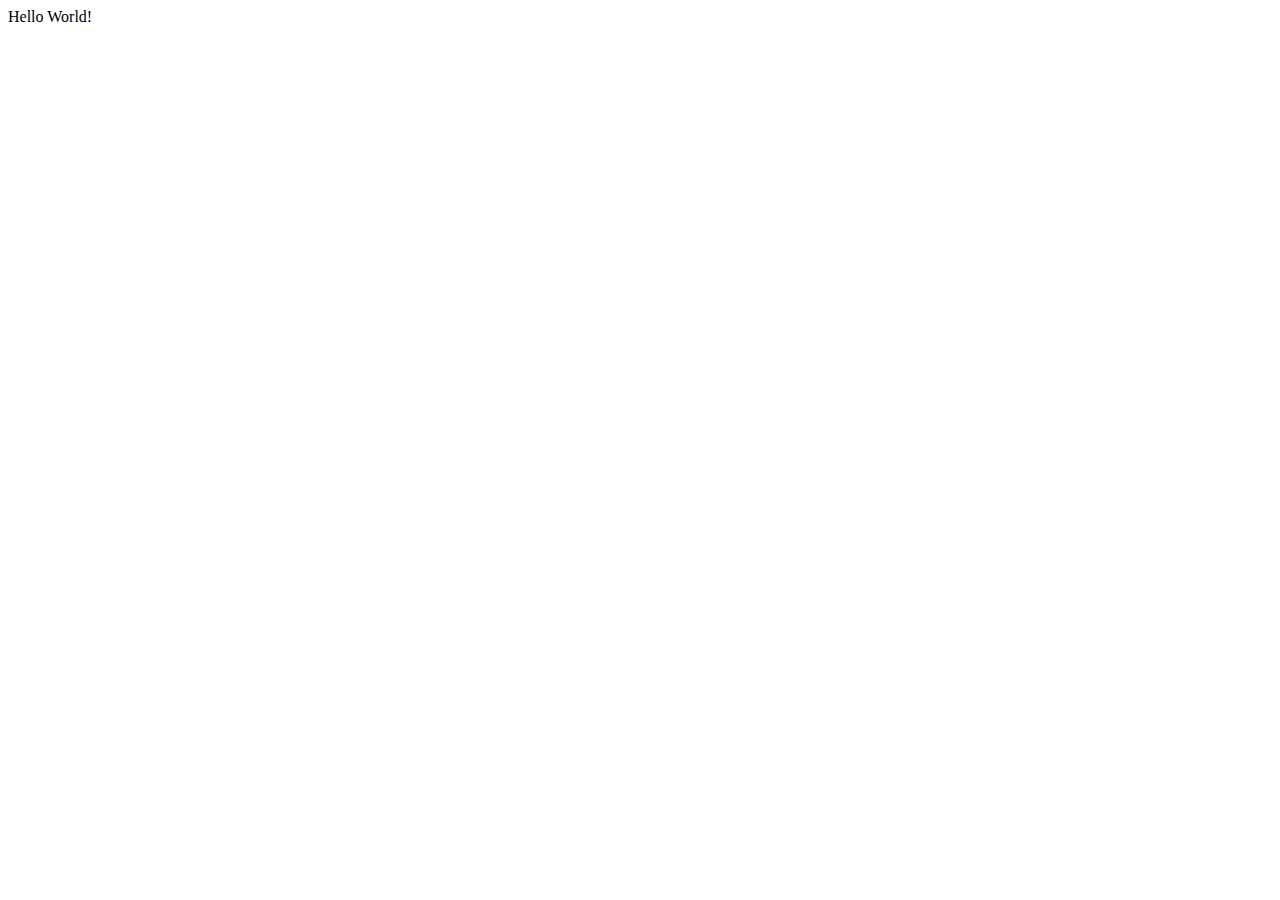
==== index.html @ b464f705 "add example minimum requiment file vikip.html and change first html file to have title of my name an" ====
<!DOCTYPE html>
<html>
<head>
    <meta name="viewport" content="width=device-width,initial-scale=1.0">
    <link rel="stylesheet" href="http://se.shenkar.ac.il/students/2022-2023/web1/assets/style.min.css">
    <title>Ron Barcochva</title>
</head>
<body>
    <section>Hello World!</section>
</body>
</html>
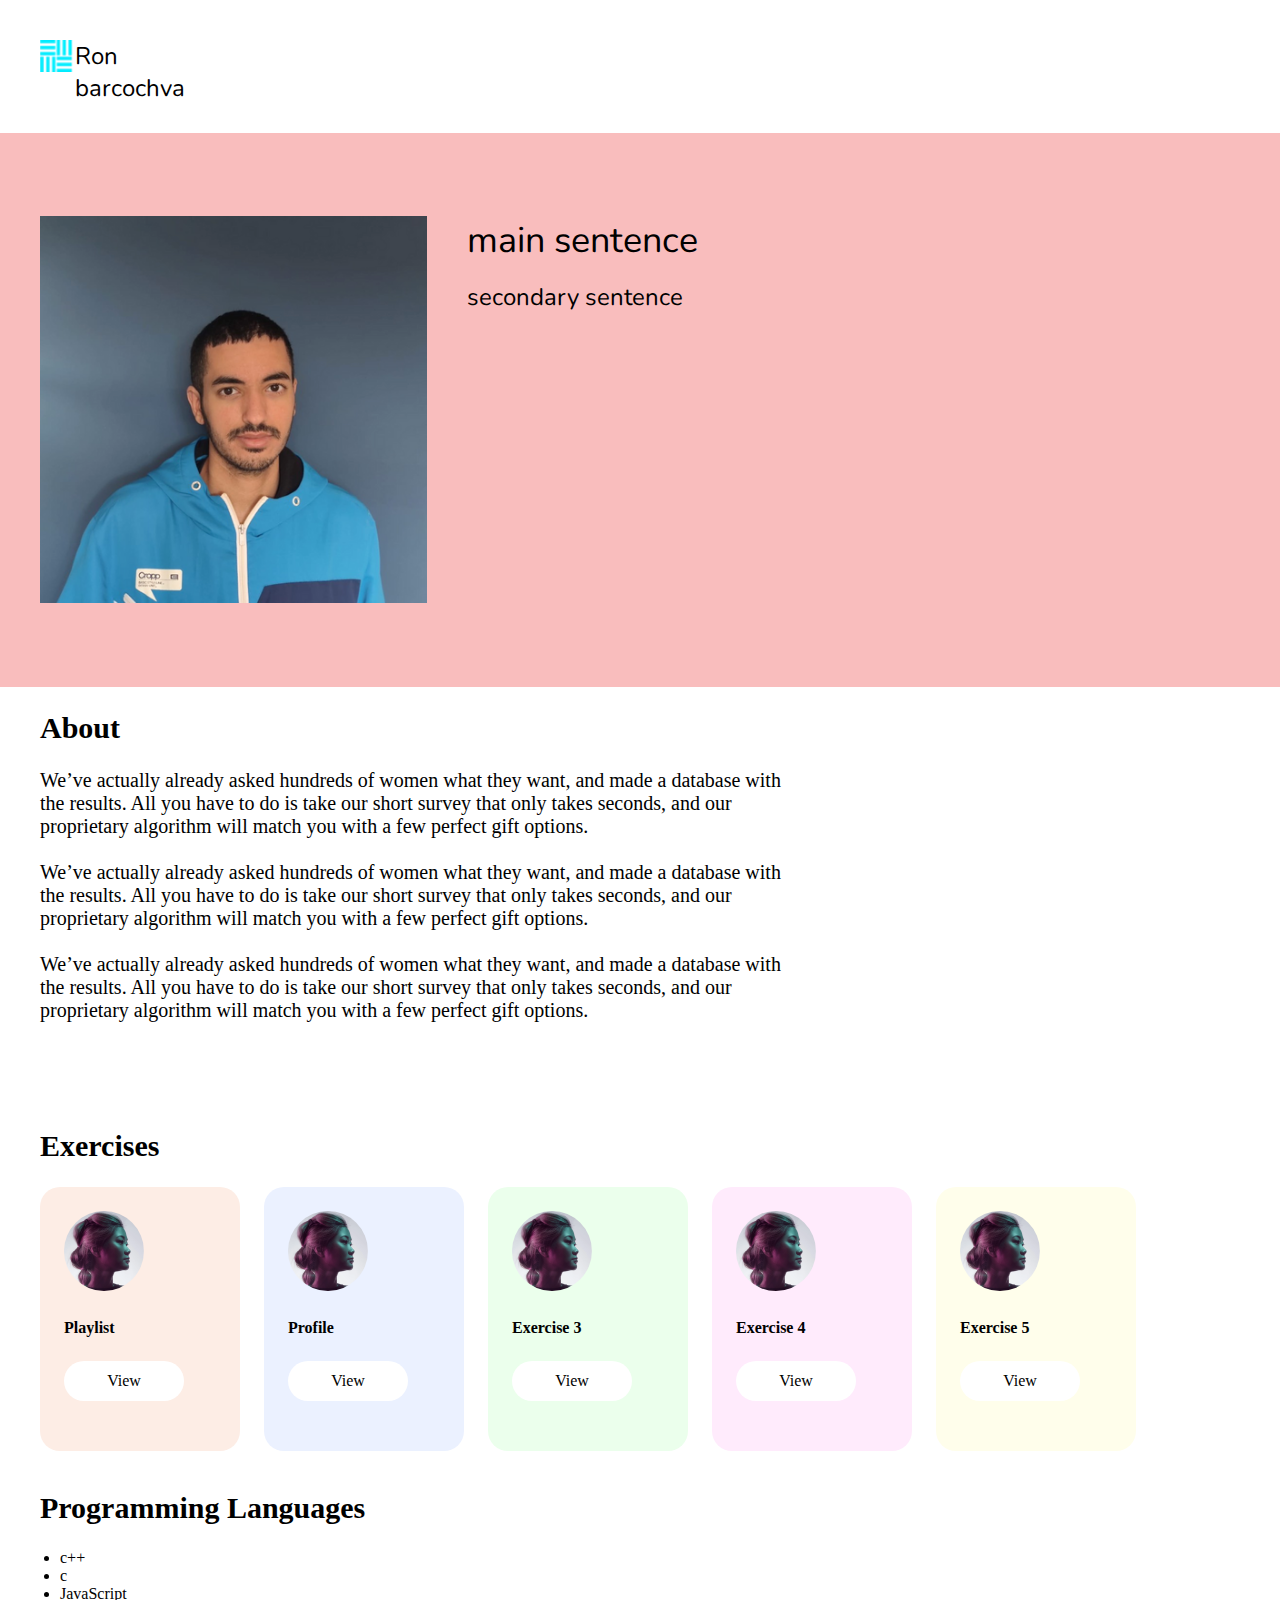
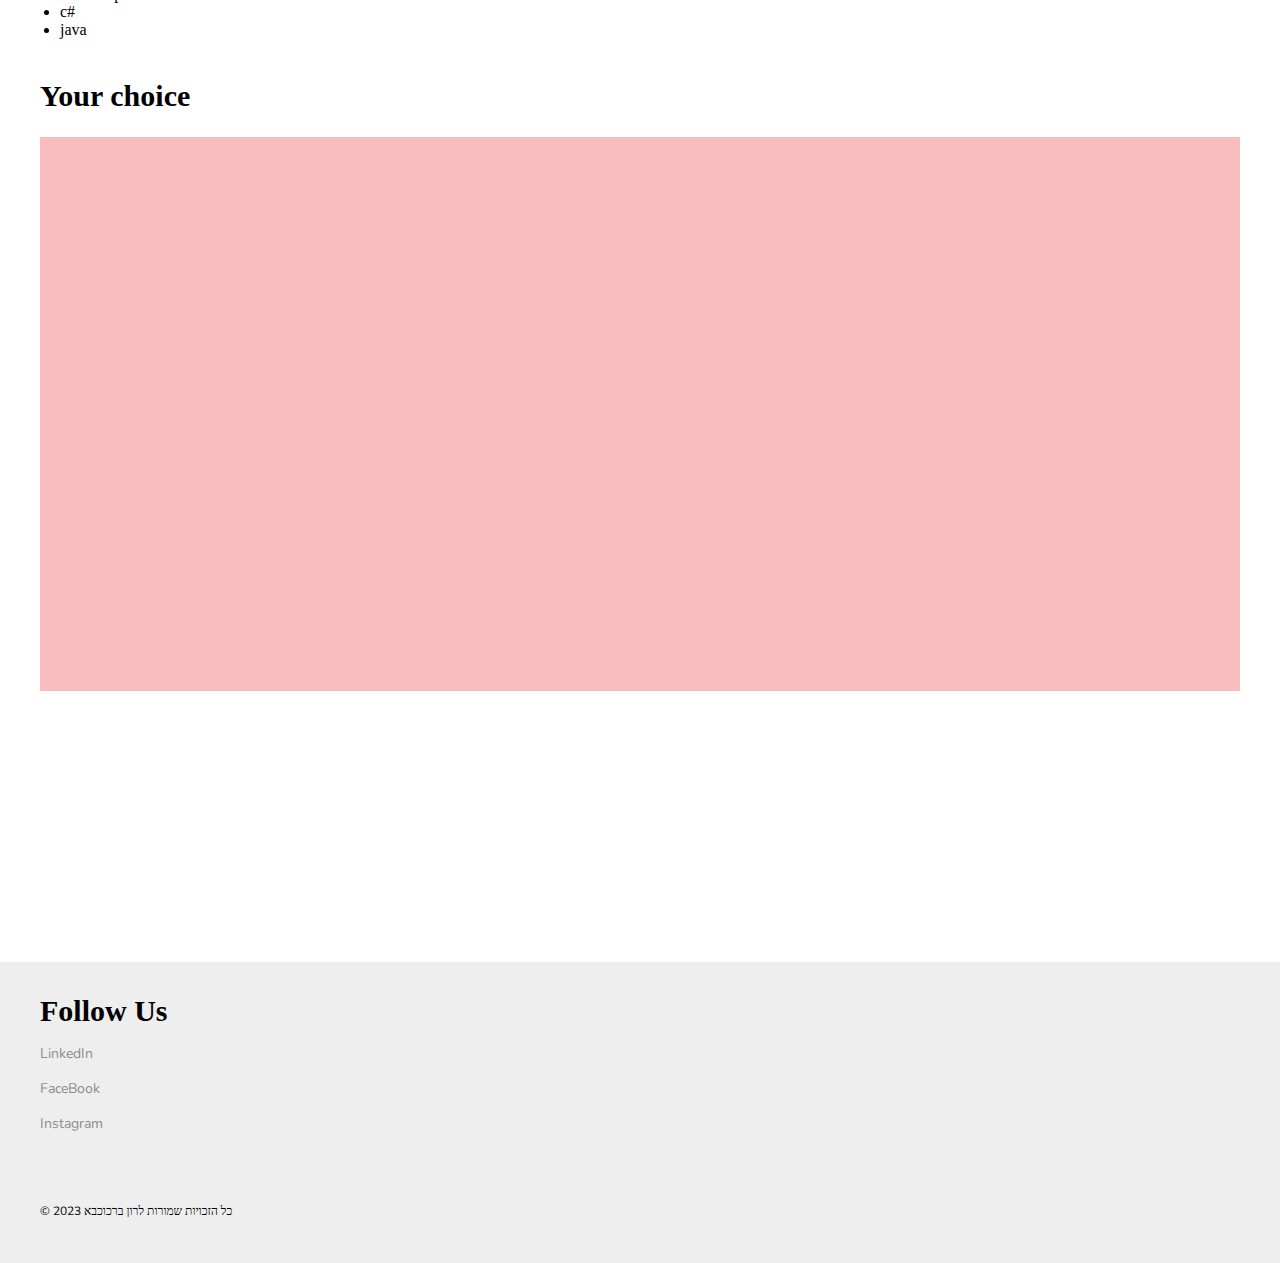
==== commit d15fff7e: "finished excersise 2 css and stracture no content" ====
--- a/index.html
+++ b/index.html
@@ -1,11 +1,102 @@
 <!DOCTYPE html>
-<html>
+<html lang="en">
+
 <head>
-    <meta name="viewport" content="width=device-width,initial-scale=1.0">
-    <link rel="stylesheet" href="http://se.shenkar.ac.il/students/2022-2023/web1/assets/style.min.css">
-    <title>Ron Barcochva</title>
+    <meta name="viewport" content="width=device-width, initial-scale=1.0">
+    <link href='https://fonts.googleapis.com/css?family=Nunito' rel='stylesheet'>
+    <link rel="stylesheet" href="./css/ex2.css">
+    <title>my Profile</title>
 </head>
+
 <body>
-    <section>Hello World!</section>
+    <header>
+        <section>
+            <a href="#" id="logo">
+                <span>Ron barcochva</span>
+            </a>
+        </section>
+    </header>
+    <main>
+        <section class="preview">
+            <img src="./images/profile.png">  
+            <section>
+                <p id="sentence1">main sentence</p>
+                <p id="sentence2">secondary sentence</p>
+            </section>
+        </section>
+        <section>
+            <p class="title">About</p>
+            <p id="about">We’ve actually already asked hundreds of women what they want, and made a database with the results. All
+                you have to do is take our short survey that only takes seconds, and our proprietary algorithm will
+                match you with a few perfect gift options.
+                <br><br>
+                We’ve actually already asked hundreds of women what they want, and made a database with the results. All
+                you have to do is take our short survey that only takes seconds, and our proprietary algorithm will
+                match you with a few perfect gift options.
+                <br><br>
+                We’ve actually already asked hundreds of women what they want, and made a database with the results. All
+                you have to do is take our short survey that only takes seconds, and our proprietary algorithm will
+                match you with a few perfect gift options.
+            </p>
+        </section>
+        <section id="exercises">
+            <p class="title">Exercises</p>
+            <section class="horizontal-card-list">
+                <section class="card">
+                    <img src="./images/card.png">
+                    <h4>Playlist</h4>
+                    <a href="./exercises/ex1"><span>View</span></a>
+                </section>
+                <section class="card">
+                    <img src="./images/card.png">
+                    <h4>Profile</h4>
+                    <a href="#"><span>View</span></a>
+                </section>
+                <section class="card">
+                    <img src="./images/card.png">
+                    <h4>Exercise 3</h4>
+                    <a href="./exercises/ex3"><span>View</span></a>
+                </section>
+                <section class="card">
+                    <img src="./images/card.png">
+                    <h4>Exercise 4</h4>
+                    <a href="./exercises/ex4"><span>View</span></a>
+                </section>
+                <section class="card">
+                    <img src="./images/card.png">
+                    <h4>Exercise 5</h4>
+                    <a href="./exercises/ex5"><span>View</span></a>
+                </section>
+            </section>
+        </section>
+        <section>
+            <p class="title">Programming Languages</p>
+            <section>
+                <ul>
+                    <li>c++</li>
+                    <li>c</li>
+                    <li>JavaScript</li>
+                    <li>c#</li>
+                    <li>java</li>
+                </ul>
+            </section>
+        </section>
+        <section>
+            <p class="title">Your choice</p>
+            <section class="preview">
+
+            </section>
+        </section>
+    </main>
+        <footer>
+            <section>
+                <p class="title">Follow Us</p>
+                <a class="footer-link" href="https://www.linkedin.com/in/ron-barcochva-1b2451228/">LinkedIn</a>
+                <a class="footer-link" href="https://www.facebook.com/software.engineering.shenkar/">FaceBook</a>
+                <a class="footer-link" href="https://www.instagram.com/shenkar.se/">Instagram</a>
+                <section id="footer-subscribe">&copy; כל הזכויות שמורות לרון ברכוכבא 2023</section>
+            </section>
+        </footer>
 </body>
+
 </html>--- a/css/ex2.css
+++ b/css/ex2.css
@@ -0,0 +1,156 @@
+*{
+    margin: 0;
+    padding: 0;
+}
+header, main, footer, nav, aside, section  {
+    display: block;
+}
+a {
+    text-decoration: none;
+    color: #000000;
+}
+header, footer, main {
+    width: 100%;
+}
+main > section > * {
+    margin:24px 40px 24px 40px;
+}
+header > * {
+    padding: 40px;
+}
+footer > section {
+    padding-left: 40px;
+    padding-right: 40px;
+}
+header {
+    height: 123px;
+}
+#logo {
+    background-image: url('../images/logo.png');
+    background-repeat: no-repeat;
+    background-size: contain;
+    width: 33px;
+    height: 33px;
+    display: block;
+}
+#logo span {
+    font-family:'Nunito';
+    font-size: 24px;
+    padding-left: 35px;
+    display: block;
+    width: 158px;
+}
+main {
+    margin-top: 10px;
+}
+.preview {
+    background-color: #F9BDBD;
+    height: 387px;
+    display: flex;
+    flex-direction: row;
+    padding-top: 83px;
+    padding-bottom: 84px;
+}
+.preview > * {
+    margin-right: 0;
+    margin-top: 0;
+    margin-bottom: 0;
+}
+#sentence1 {
+    font-family:'Nunito';
+    font-size: 36px;
+}
+#sentence2 {
+    font-family:'Nunito';
+    font-size: 24px;
+    padding-top: 16px;
+}
+.title {
+    font-size: 30px;
+    font-weight: bold;
+}
+#about {
+    width:741px;
+}
+p {
+    font-family:'Rubik';
+    font-size: 20px;
+}
+#exercises{
+    padding-top: 59px;
+}
+.horizontal-card-list {
+    display: flex;
+    flex-direction: row;
+    padding-bottom: 16px;
+}
+.horizontal-card-list section:nth-child(1){
+    background: #FDEDE5;
+}
+.horizontal-card-list section:nth-child(2){
+    background: #EBF1FF;
+}
+.horizontal-card-list section:nth-child(3){
+    background: #EBFFEC;
+}
+.horizontal-card-list section:nth-child(4){
+    background: #FFEBFC;
+}
+.horizontal-card-list section:nth-child(5){
+    background: #FFFEEB;
+}
+.card {
+    width: 200px;
+    height: 264px;
+    border-radius: 20px;
+    margin-right: 24px;
+}
+.card > * {
+    margin-left: 24px;
+    margin-top: 24px;
+}
+.card img {
+    border-radius: 80px;
+}
+.card a {
+    display: block;
+    width: 120px;
+    height: 40px;
+    border-radius: 20px;
+    background-color: #FFFFFF;
+    text-align: center;
+}
+.card a span {
+    display: block;
+    padding-top: 11.2px;
+}
+ul {
+    margin-bottom: 40px;
+}
+li {
+    display: list-item;
+    margin-left: 20px;
+}
+footer {
+    margin-top: 271px;
+    height: 301px;
+    background-color: #eeeeee;
+}
+footer > section > .title {
+    padding-top: 32px;
+    padding-bottom: 16px;
+}
+footer a {
+    color: #8D8D8D;
+    display: block;
+    padding-bottom: 16px;
+}
+.footer-link {
+    font-family:'Nunito';
+    font-size: 14px;
+}
+#footer-subscribe {
+    padding-top: 54px;
+    font-family:'Nunito';
+    font-size: 12px;
+}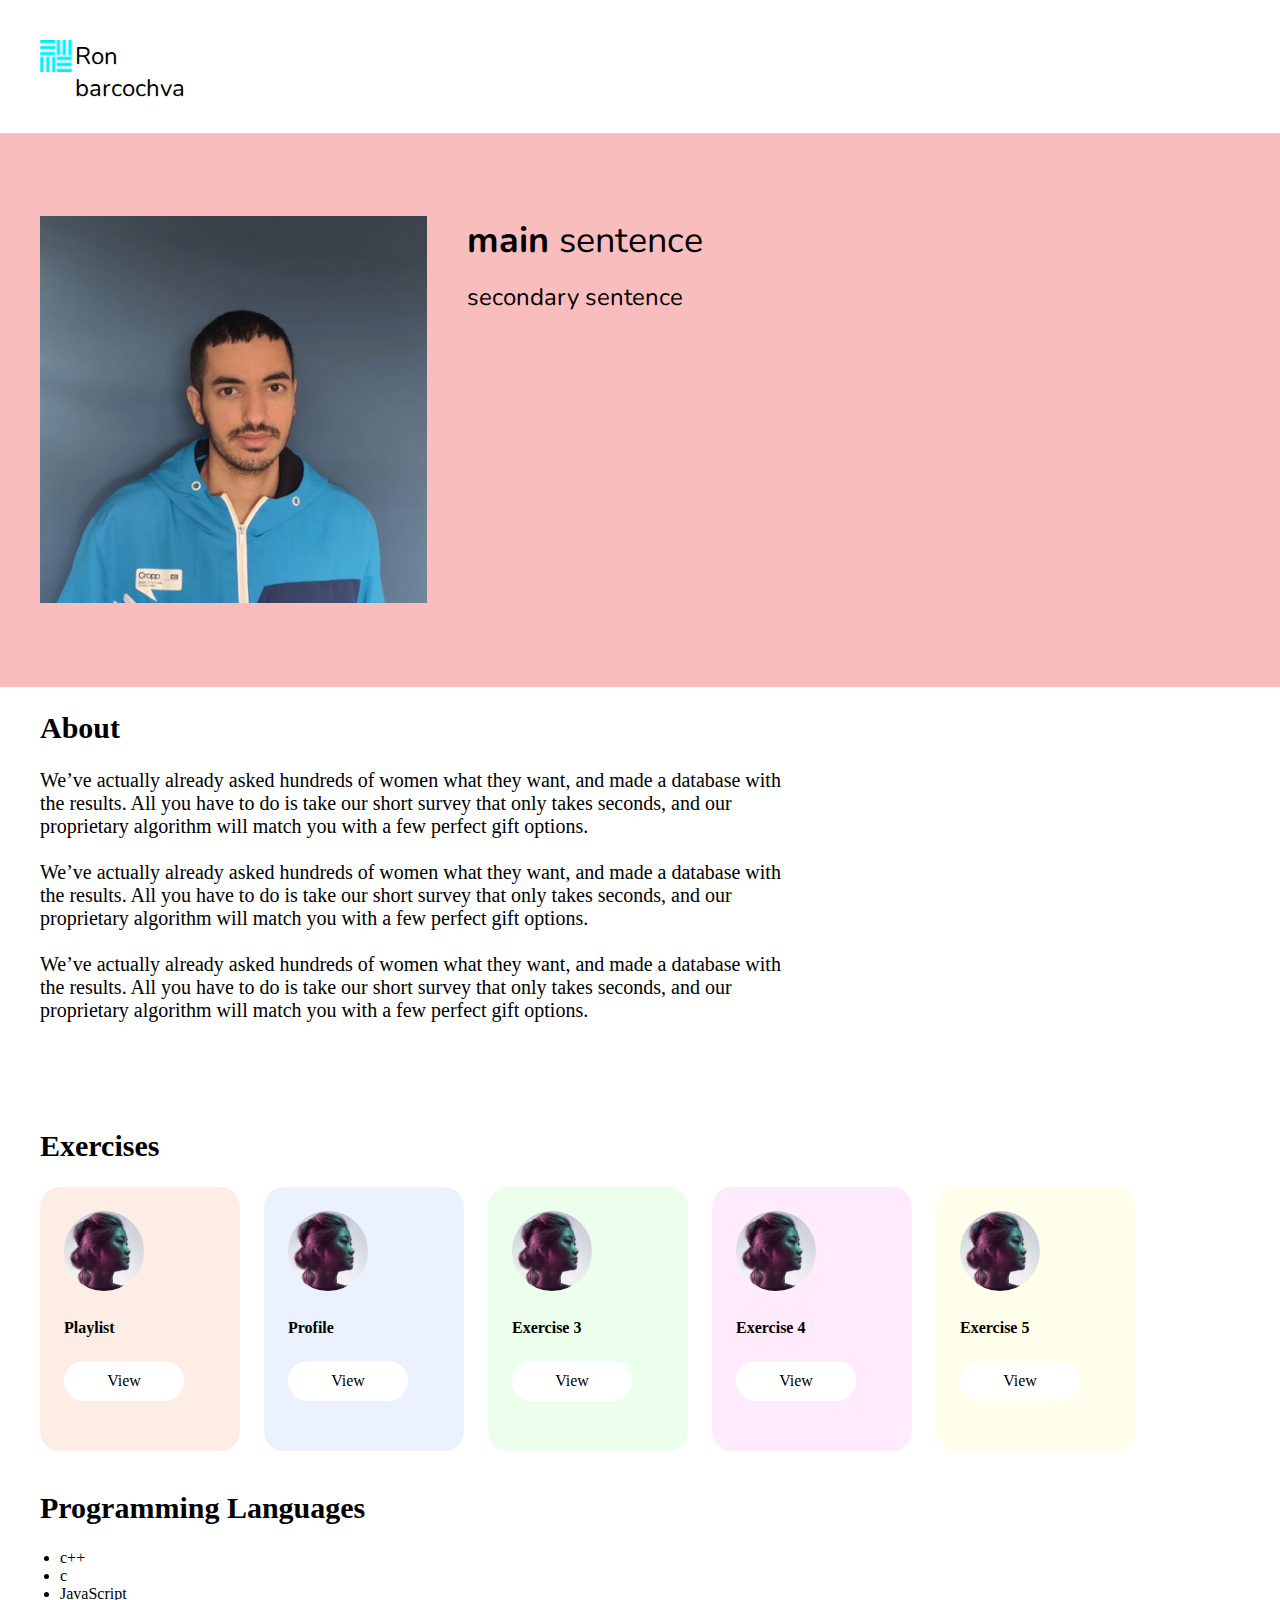
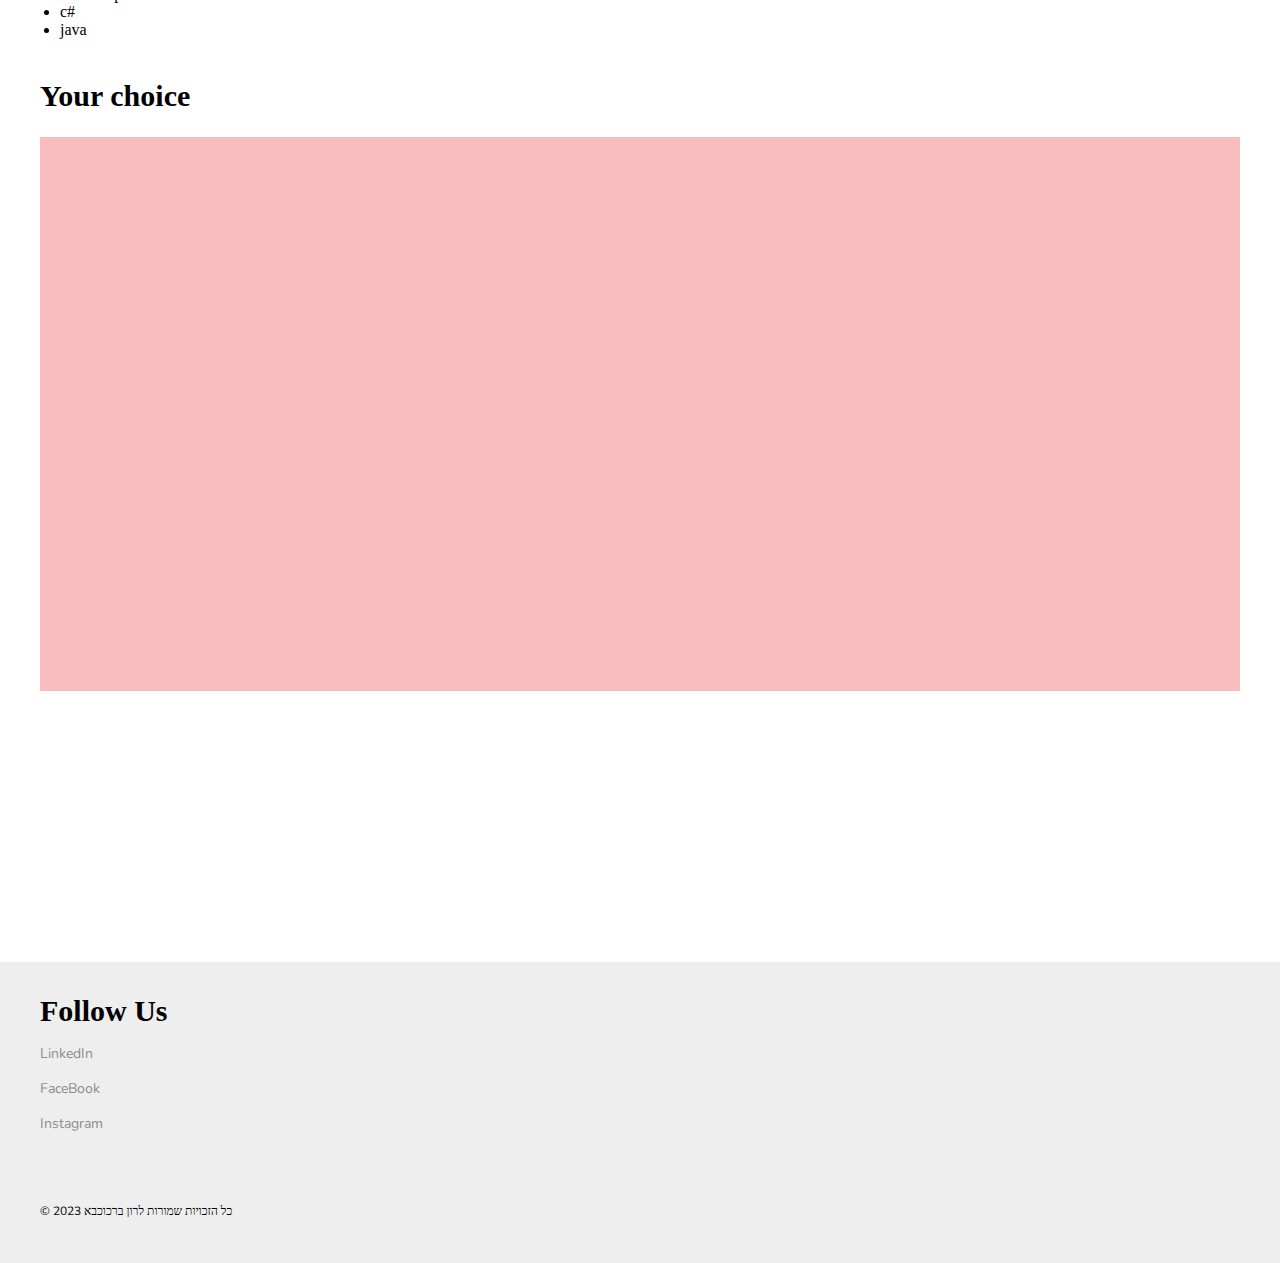
==== commit c1fcaa20: "add bold to title in priview" ====
--- a/index.html
+++ b/index.html
@@ -20,7 +20,7 @@
         <section class="preview">
             <img src="./images/profile.png">  
             <section>
-                <p id="sentence1">main sentence</p>
+                <p id="sentence1">main <span class="no-bold">sentence</span></p>
                 <p id="sentence2">secondary sentence</p>
             </section>
         </section>
--- a/css/ex2.css
+++ b/css/ex2.css
@@ -59,11 +59,15 @@
 #sentence1 {
     font-family:'Nunito';
     font-size: 36px;
+    font-weight: bold;
 }
 #sentence2 {
     font-family:'Nunito';
     font-size: 24px;
     padding-top: 16px;
+}
+.no-bold {
+    font-weight: normal;
 }
 .title {
     font-size: 30px;
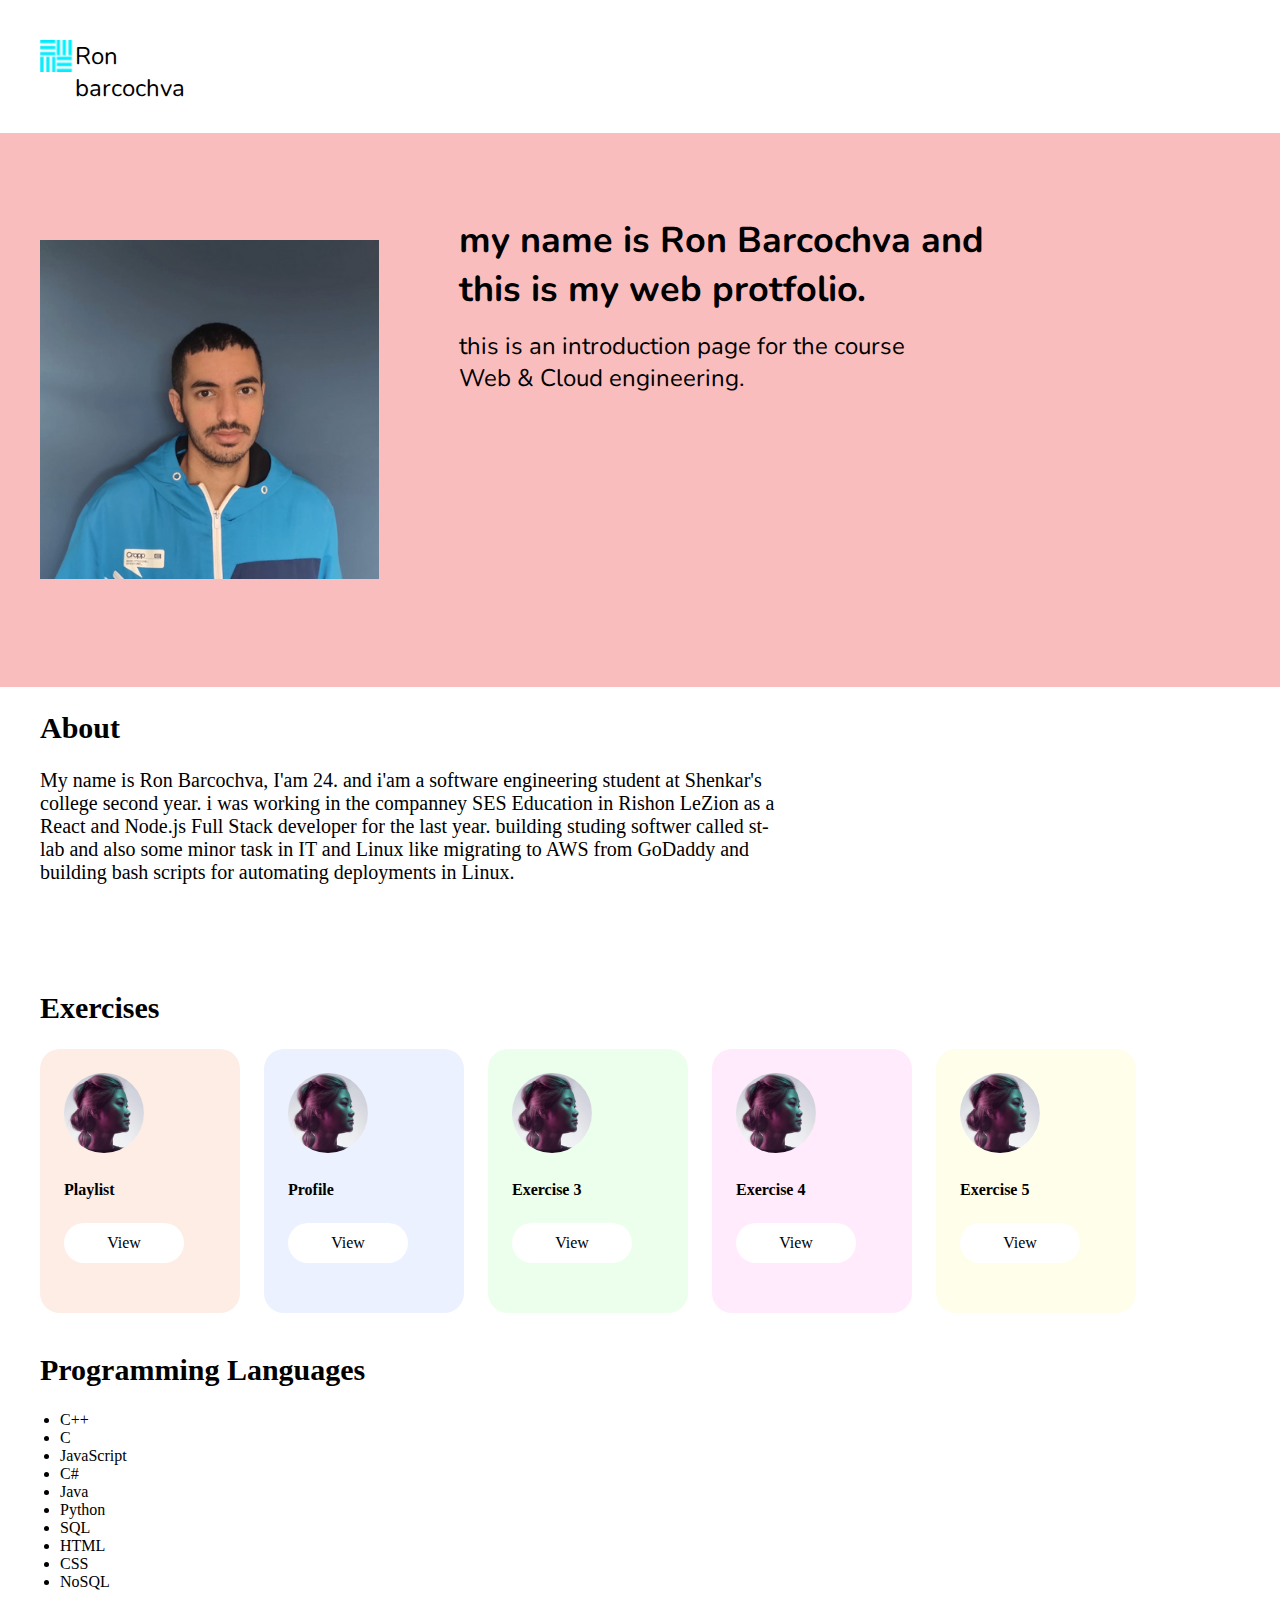
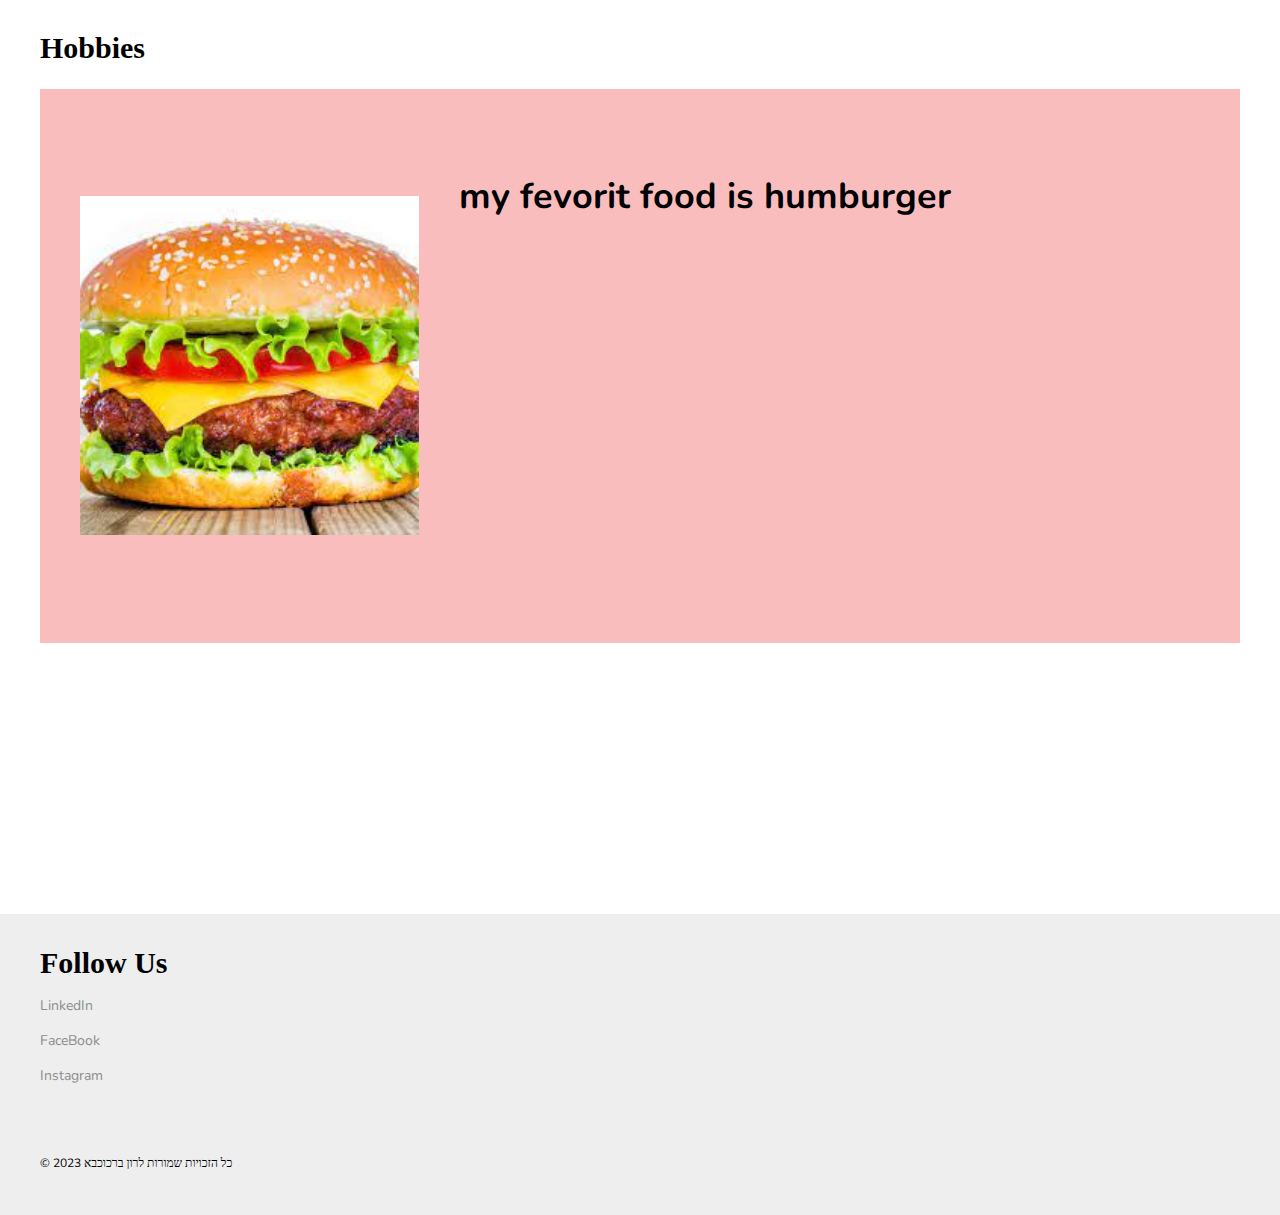
==== commit 276e2c92: "add content finished ex2 complitly" ====
--- a/index.html
+++ b/index.html
@@ -20,23 +20,17 @@
         <section class="preview">
             <img src="./images/profile.png">  
             <section>
-                <p id="sentence1">main <span class="no-bold">sentence</span></p>
-                <p id="sentence2">secondary sentence</p>
+                <p class="sentence1">my name is Ron Barcochva and this is my web protfolio.</p>
+                <p class="sentence2">this is an introduction page for the course Web & Cloud engineering.</p>
             </section>
         </section>
         <section>
             <p class="title">About</p>
-            <p id="about">We’ve actually already asked hundreds of women what they want, and made a database with the results. All
-                you have to do is take our short survey that only takes seconds, and our proprietary algorithm will
-                match you with a few perfect gift options.
-                <br><br>
-                We’ve actually already asked hundreds of women what they want, and made a database with the results. All
-                you have to do is take our short survey that only takes seconds, and our proprietary algorithm will
-                match you with a few perfect gift options.
-                <br><br>
-                We’ve actually already asked hundreds of women what they want, and made a database with the results. All
-                you have to do is take our short survey that only takes seconds, and our proprietary algorithm will
-                match you with a few perfect gift options.
+            <p id="about">
+                My name is Ron Barcochva, I'am 24.
+                and i'am a software engineering student at Shenkar's college second year. 
+                i was working in the companney SES Education in Rishon LeZion as a React and Node.js Full Stack developer for the last year.
+                building studing softwer called st-lab and also some minor task in IT and Linux like migrating to AWS from GoDaddy and building bash scripts for automating deployments in Linux.
             </p>
         </section>
         <section id="exercises">
@@ -73,18 +67,26 @@
             <p class="title">Programming Languages</p>
             <section>
                 <ul>
-                    <li>c++</li>
-                    <li>c</li>
+                    <li>C++</li>
+                    <li>C</li>
                     <li>JavaScript</li>
-                    <li>c#</li>
-                    <li>java</li>
+                    <li>C#</li>
+                    <li>Java</li>
+                    <li>Python</li>
+                    <li>SQL</li>
+                    <li>HTML</li>
+                    <li>CSS</li>
+                    <li>NoSQL</li>
                 </ul>
             </section>
         </section>
         <section>
-            <p class="title">Your choice</p>
+            <p class="title">Hobbies</p>
             <section class="preview">
-
+                    <img src="./images/food.png">  
+                <section>
+                    <p class="sentence1">my fevorit food is humburger</p>
+                </section>
             </section>
         </section>
     </main>
--- a/css/ex2.css
+++ b/css/ex2.css
@@ -56,15 +56,22 @@
     margin-top: 0;
     margin-bottom: 0;
 }
-#sentence1 {
+.preview > img {
+    margin:24px 40px 24px 40px;
+}
+.sentence1 {
     font-family:'Nunito';
     font-size: 36px;
     font-weight: bold;
+    display: block;
+    width: 550px;
 }
-#sentence2 {
+.sentence2 {
     font-family:'Nunito';
     font-size: 24px;
     padding-top: 16px;
+    display: block;
+    width: 450px;
 }
 .no-bold {
     font-weight: normal;
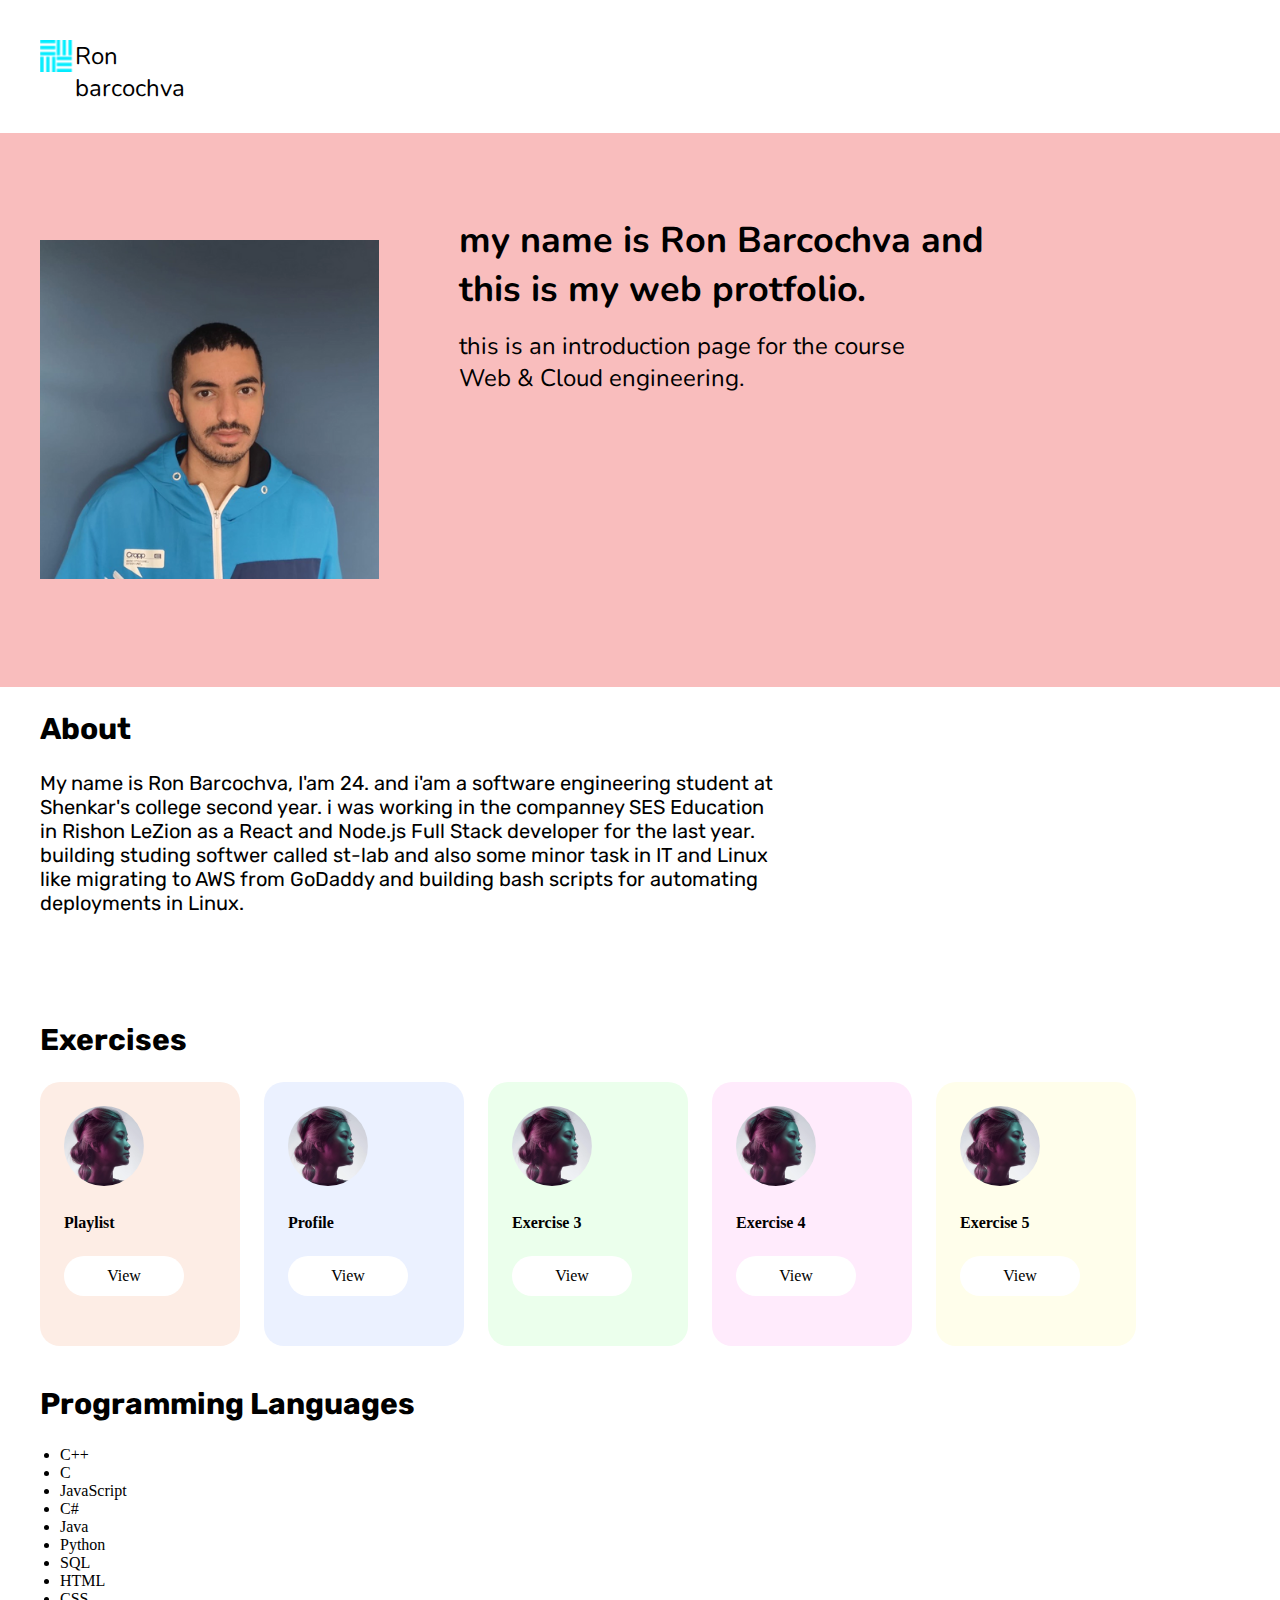
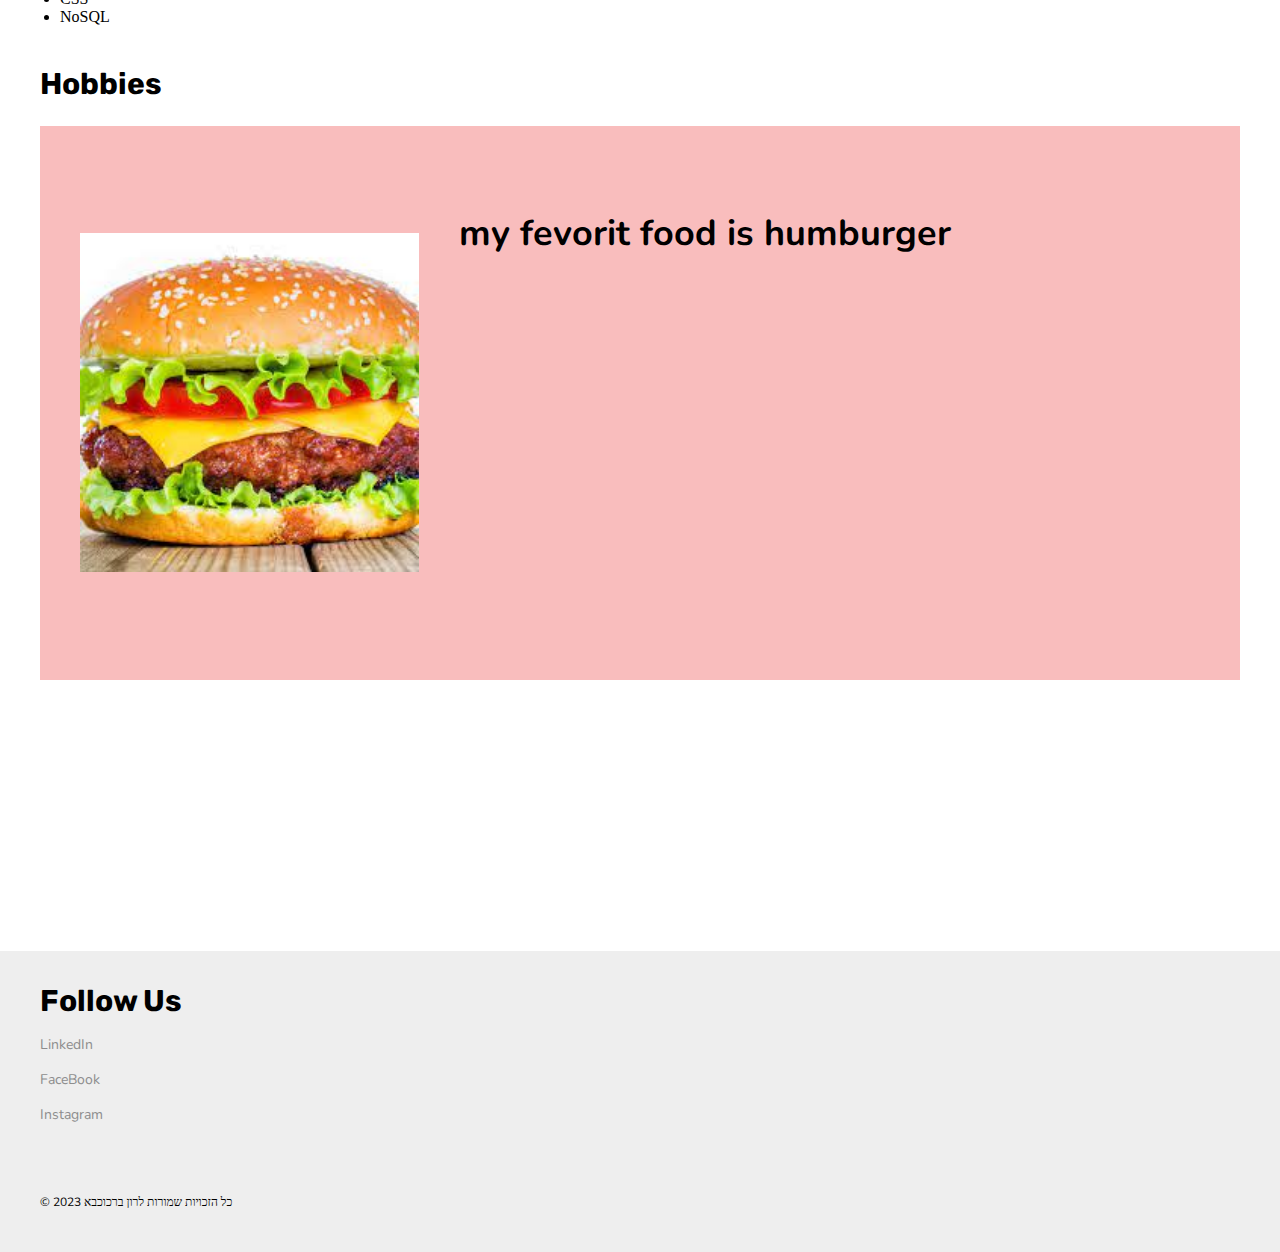
==== commit 4d1d4963: "add rubik font" ====
--- a/index.html
+++ b/index.html
@@ -4,6 +4,7 @@
 <head>
     <meta name="viewport" content="width=device-width, initial-scale=1.0">
     <link href='https://fonts.googleapis.com/css?family=Nunito' rel='stylesheet'>
+    <link href="https://fonts.googleapis.com/css?family=Rubik" rel="stylesheet">
     <link rel="stylesheet" href="./css/ex2.css">
     <title>my Profile</title>
 </head>
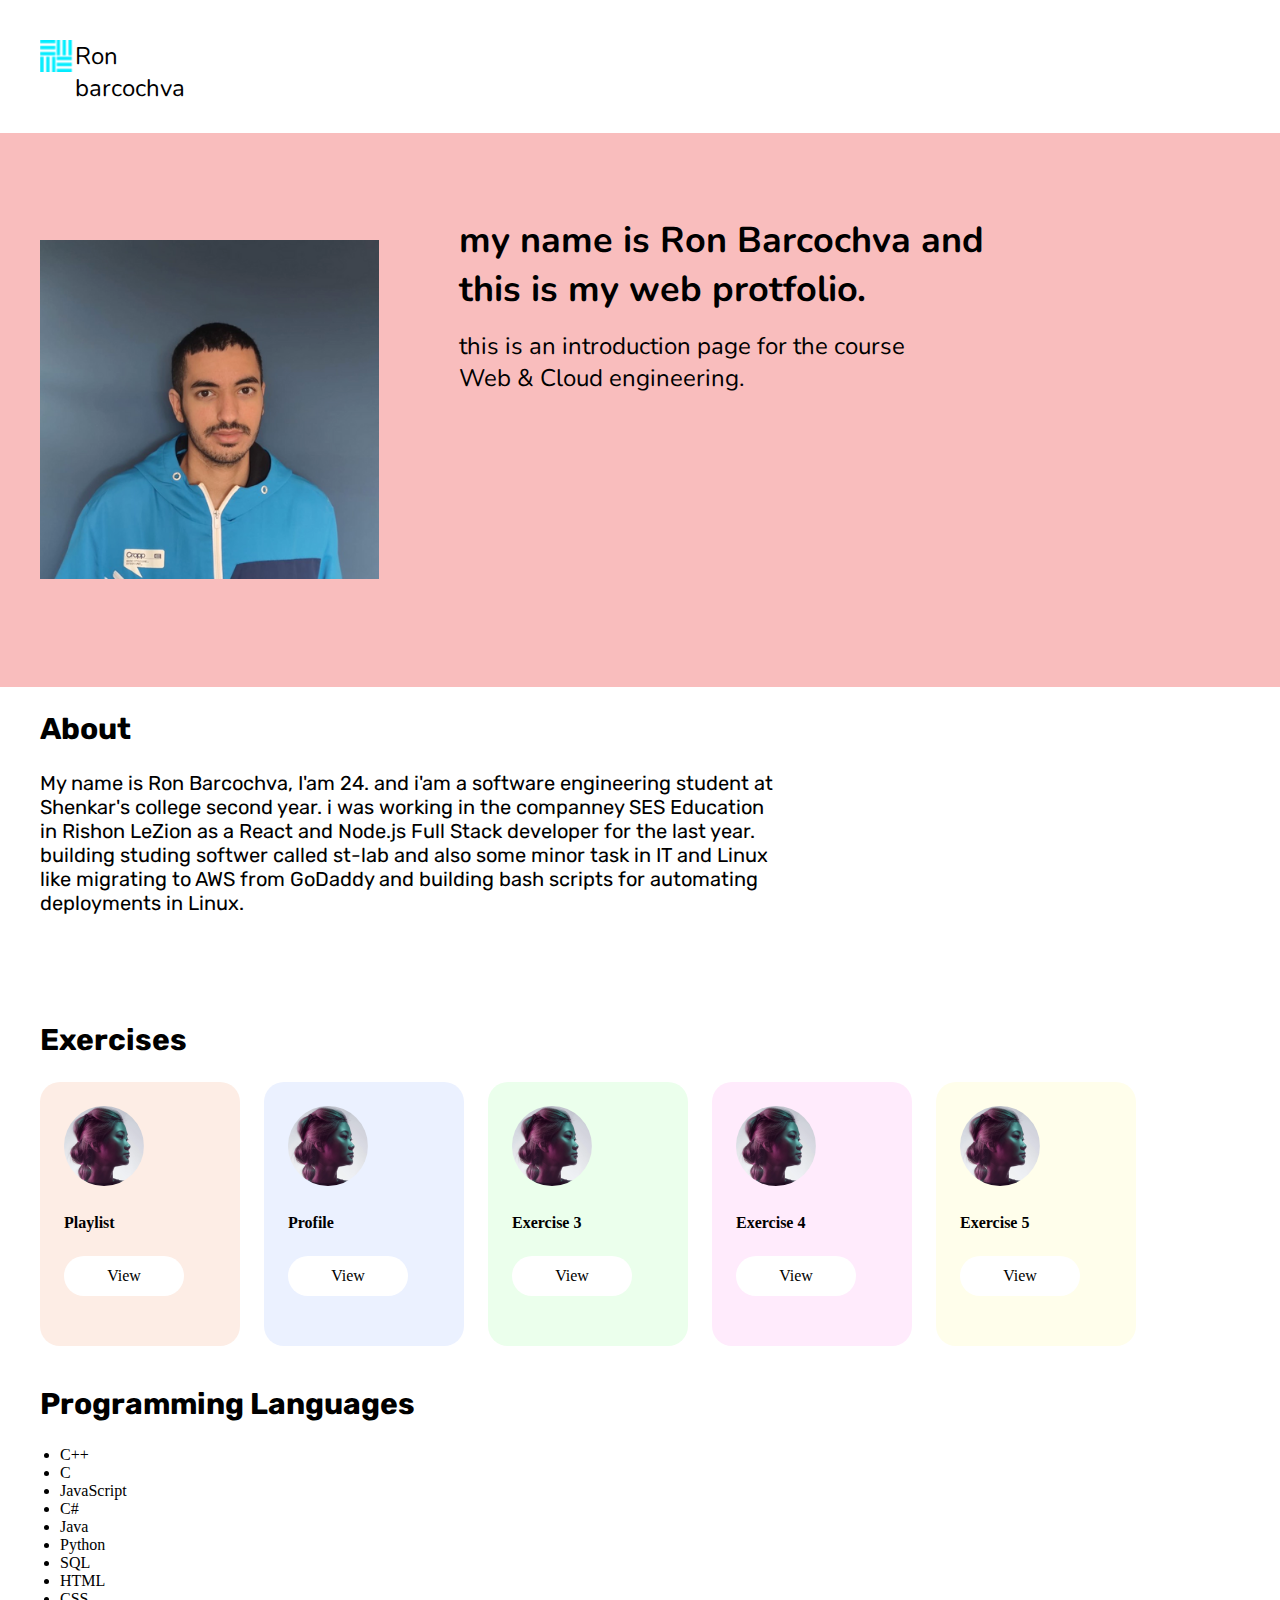
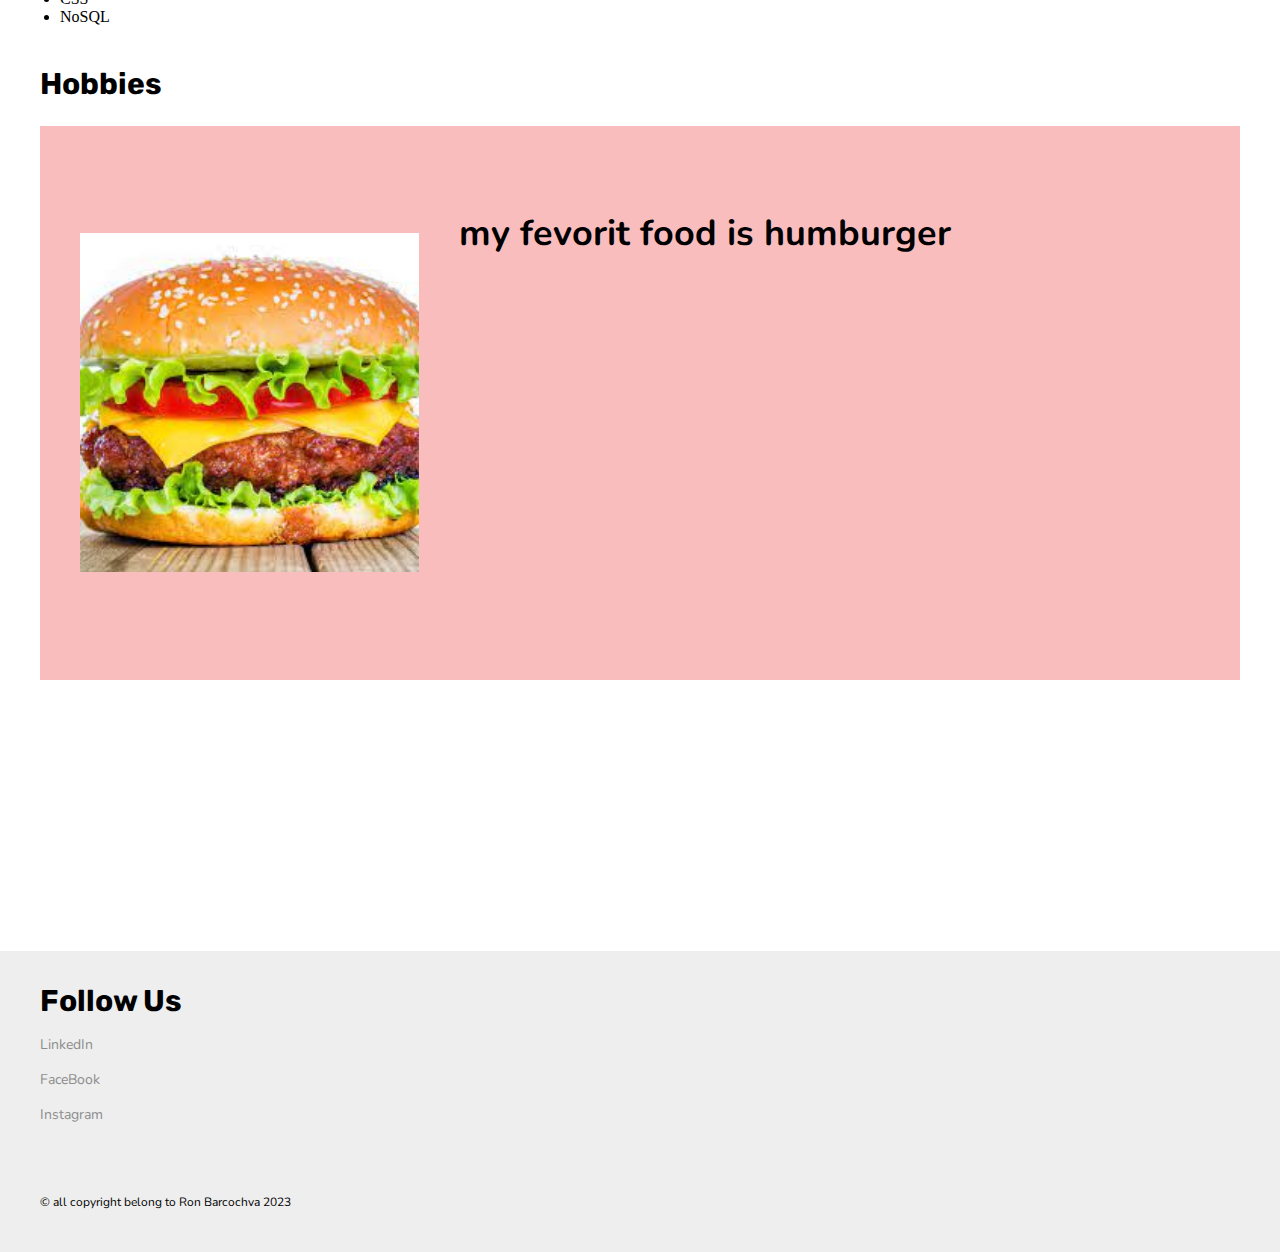
==== commit d0295a73: "copyright sentence wasnt recognize the hebrew letters in ftp server change it to english" ====
--- a/index.html
+++ b/index.html
@@ -97,7 +97,7 @@
                 <a class="footer-link" href="https://www.linkedin.com/in/ron-barcochva-1b2451228/">LinkedIn</a>
                 <a class="footer-link" href="https://www.facebook.com/software.engineering.shenkar/">FaceBook</a>
                 <a class="footer-link" href="https://www.instagram.com/shenkar.se/">Instagram</a>
-                <section id="footer-subscribe">&copy; כל הזכויות שמורות לרון ברכוכבא 2023</section>
+                <section id="footer-subscribe">&copy; all copyright belong to Ron Barcochva 2023</section>
             </section>
         </footer>
 </body>
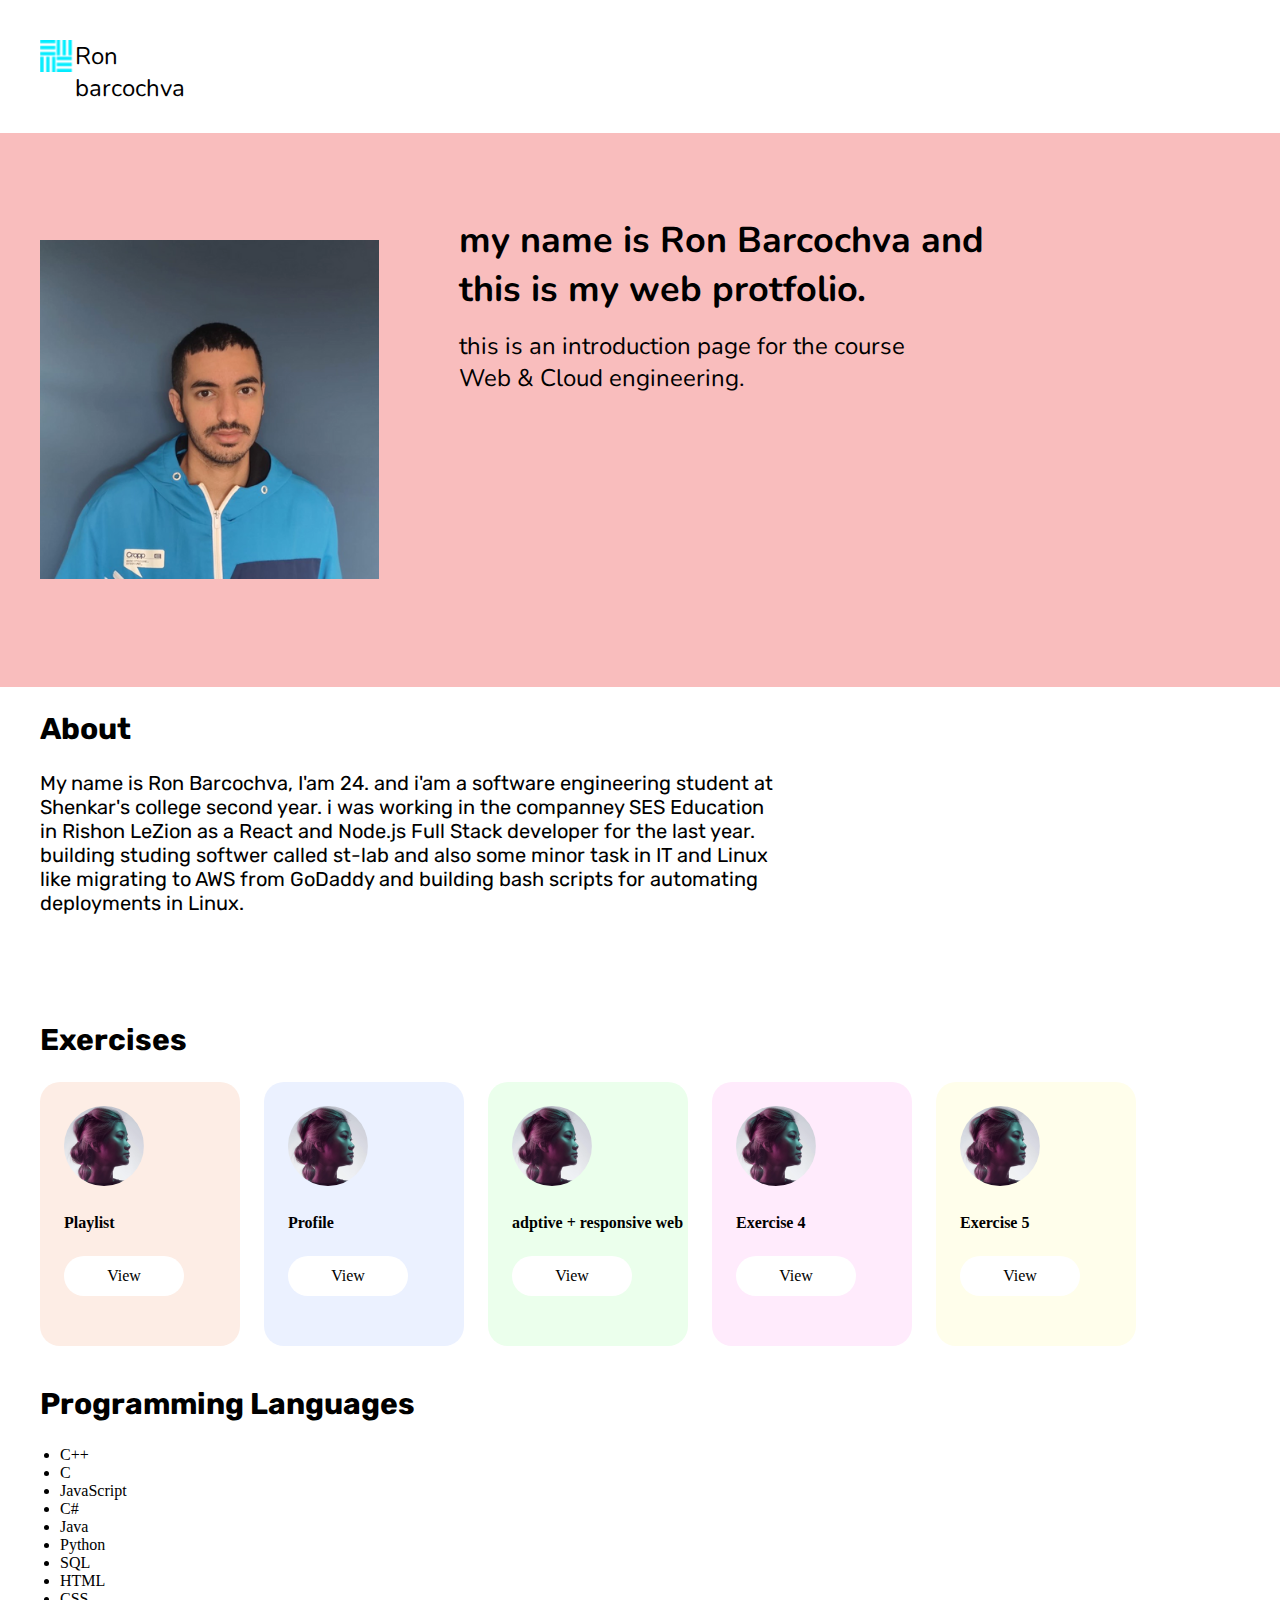
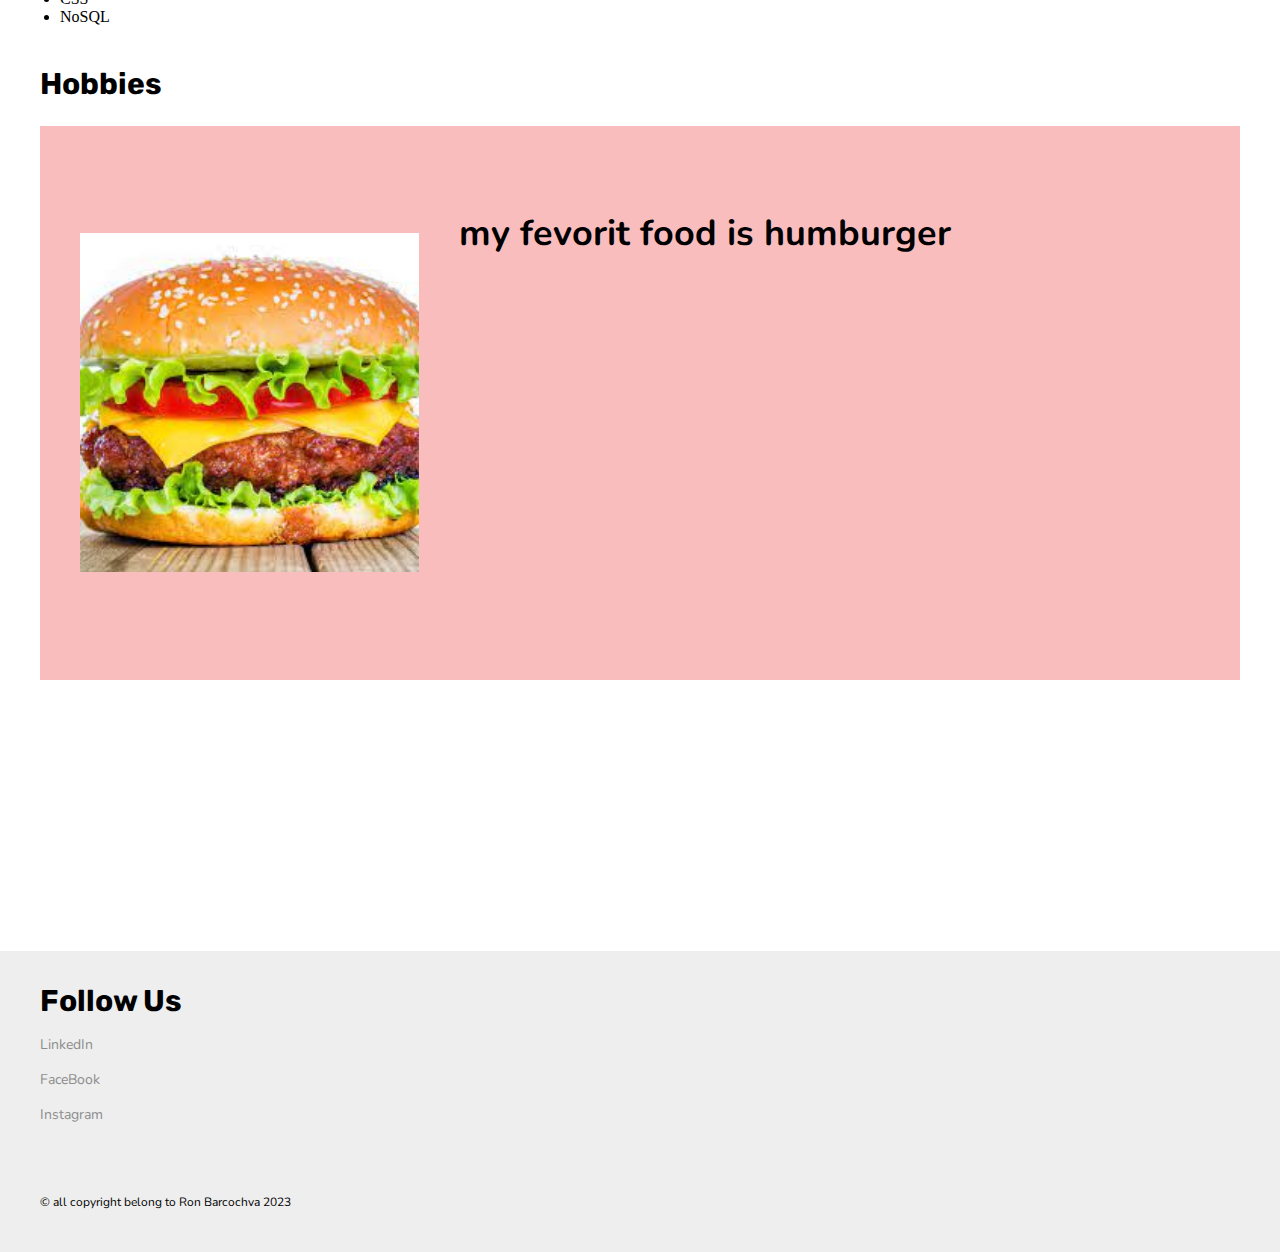
==== commit 245f4391: "change protfolio page exersize 3 card link name to the new excersize 3 name" ====
--- a/index.html
+++ b/index.html
@@ -49,7 +49,7 @@
                 </section>
                 <section class="card">
                     <img src="./images/card.png">
-                    <h4>Exercise 3</h4>
+                    <h4>adptive + responsive web</h4>
                     <a href="./exercises/ex3"><span>View</span></a>
                 </section>
                 <section class="card">
